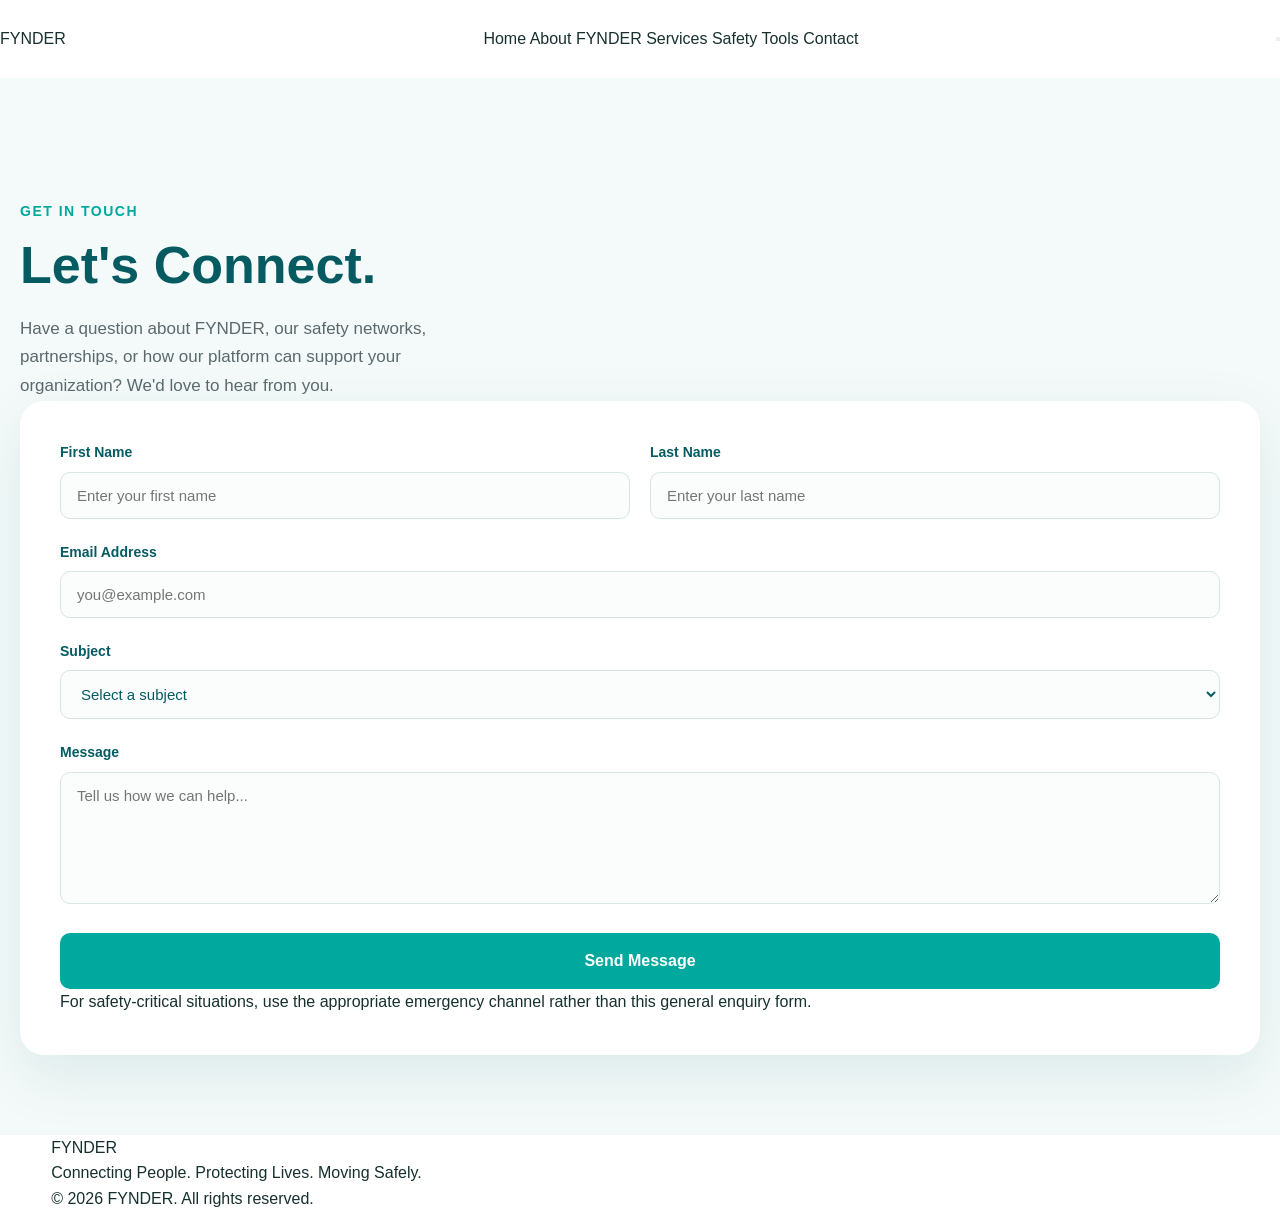
==== contact.html @ e315f074 "Initial commit" ====
<!DOCTYPE html>
<html lang="en">
<head>
    <meta charset="UTF-8">
    <meta name="viewport" content="width=device-width, initial-scale=1.0">

    <title>Contact FYNDER</title>

    <link rel="stylesheet" href="styles.css">
</head>

<body>

    <!-- HEADER -->
 <header class="site-header">
    <div class="nav-container">

        <!-- LOGO -->
        <a href="index.html" class="logo">
            FYNDER
        </a>

        <!-- NAVIGATION -->
        <nav class="main-nav">

            <a href="index.html">Home</a>

            <a href="index.html#about">
                About FYNDER
            </a>

            <a href="index.html#services">
                Services
            </a>

            <a href="index.html#tools">
                Safety Tools
            </a>

            <a href="contact.html" class="active">
                Contact
            </a>

        </nav>

        <!-- GET STARTED -->
        <!-- <a href="index.html#get-started" class="nav-cta">
            Get Started
        </a> -->

        <!-- MOBILE MENU -->
        <button class="menu-toggle" aria-label="Open menu">
            <span></span>
            <span></span>
            <span></span>
        </button>

    </div>
</header>

    <!-- CONTACT HERO -->
    <section class="contact-hero">

        <div class="contact-container">

            <div class="contact-intro">

                <span class="section-label">GET IN TOUCH</span>

                <h1>
                    Let's Connect.
                </h1>

                <p>
                    Have a question about FYNDER, our safety networks,
                    partnerships, or how our platform can support your
                    organization? We'd love to hear from you.
                </p>

            </div>


            <!-- CONTACT FORM -->
            <div class="contact-form-wrapper">

                <form class="contact-form">

                    <div class="form-row">

                        <div class="form-group">
                            <label for="first-name">
                                First Name
                            </label>

                            <input
                                type="text"
                                id="first-name"
                                name="first-name"
                                placeholder="Enter your first name"
                                required
                            >
                        </div>


                        <div class="form-group">
                            <label for="last-name">
                                Last Name
                            </label>

                            <input
                                type="text"
                                id="last-name"
                                name="last-name"
                                placeholder="Enter your last name"
                                required
                            >
                        </div>

                    </div>


                    <div class="form-group">
                        <label for="email">
                            Email Address
                        </label>

                        <input
                            type="email"
                            id="email"
                            name="email"
                            placeholder="you@example.com"
                            required
                        >
                    </div>


                    <div class="form-group">
                        <label for="subject">
                            Subject
                        </label>

                        <select id="subject" name="subject">

                            <option value="">
                                Select a subject
                            </option>

                            <option value="general">
                                General Enquiry
                            </option>

                            <option value="partnership">
                                Partnership
                            </option>

                            <option value="safe-school">
                                Safe School
                            </option>

                            <option value="safe-corps">
                                Safe Corps
                            </option>

                            <option value="safe-corridor">
                                Safe Corridor
                            </option>

                            <option value="support">
                                Technical Support
                            </option>

                        </select>
                    </div>


                    <div class="form-group">
                        <label for="message">
                            Message
                        </label>

                        <textarea
                            id="message"
                            name="message"
                            rows="6"
                            placeholder="Tell us how we can help..."
                            required
                        ></textarea>
                    </div>


                    <button type="submit" class="contact-submit">
                        Send Message
                    </button>

                <div class="form-note">For safety-critical situations, use the appropriate emergency channel rather than this general enquiry form.</div></form>

            </div>

        </div>

    </section>


    <!-- FOOTER -->
    <footer>
        <div class="container">

            <div class="footer-logo">
                FYNDER
            </div>

            <p>
                Connecting People. Protecting Lives. Moving Safely.
            </p>

            <p>
                © 2026 FYNDER. All rights reserved.
            </p>

        </div>
    </footer>

</body>
</html>
---- styles.css ----
/* =========================================================
   FYNDER — MODERN SAFETY WEBSITE
   Color direction: Teal / White / Soft Grey
   ========================================================= */


/* =========================
   ROOT
   ========================= */

:root {
    --teal: #087f78;
    --teal-dark: #05635e;
    --teal-deep: #064b48;
    --teal-light: #e8f6f4;
    --teal-soft: #f1faf9;

    --white: #ffffff;
    --grey-50: #f8fafb;
    --grey-100: #f1f4f5;
    --grey-200: #e2e8e9;
    --grey-300: #d1dbdc;

    --text: #17302f;
    --text-soft: #58706f;
    --text-light: #819190;

    --dark: #092322;

    --danger: #d85b5b;

    --radius-sm: 10px;
    --radius-md: 18px;
    --radius-lg: 28px;

    --shadow-sm: 0 10px 30px rgba(5, 68, 65, 0.06);
    --shadow-md: 0 20px 60px rgba(5, 68, 65, 0.10);

    --container: 1180px;
}


/* =========================
   RESET
   ========================= */

* {
    margin: 0;
    padding: 0;
    box-sizing: border-box;
}

html {
    scroll-behavior: smooth;
}

body {
    font-family: "DM Sans", sans-serif;
    color: var(--text);
    background: var(--white);
    line-height: 1.6;
    overflow-x: hidden;
}

a {
    color: inherit;
    text-decoration: none;
}

button {
    font: inherit;
}

img {
    max-width: 100%;
    display: block;
}

.container {
    width: min(92%, var(--container));
    margin: 0 auto;
}

.section-padding {
    padding: 120px 0;
}


/* =========================
   HEADER
   ========================= */

.header {
    position: sticky;
    top: 0;
    z-index: 1000;
    background: rgba(255, 255, 255, 0.94);
    backdrop-filter: blur(18px);
    border-bottom: 1px solid rgba(226, 232, 233, 0.8);
}

.nav-container {
    height: 78px;
    display: flex;
    align-items: center;
    justify-content: space-between;
    gap: 30px;
}


/* LOGO */

.logo {
    display: inline-flex;
    align-items: center;
    gap: 10px;
}

.logo-mark {
    width: 34px;
    height: 40px;
    background: var(--teal);
    border-radius: 50% 50% 50% 8px;
    transform: rotate(-45deg);
    display: grid;
    place-items: center;
    position: relative;
}

.logo-mark span {
    width: 12px;
    height: 12px;
    border: 2px solid white;
    border-radius: 50%;
}

.logo-text {
    font-family: "Manrope", sans-serif;
    font-size: 21px;
    font-weight: 800;
    letter-spacing: 1.5px;
    color: var(--teal-deep);
}


/* NAVIGATION */

.nav {
    display: flex;
    align-items: center;
    gap: 32px;
}

.nav a {
    color: var(--text-soft);
    font-size: 14px;
    font-weight: 600;
    position: relative;
    transition: 0.25s ease;
}

.nav a:hover,
.nav a.active {
    color: var(--teal);
}

.nav a.active::after {
    content: "";
    position: absolute;
    width: 5px;
    height: 5px;
    border-radius: 50%;
    background: var(--teal);
    bottom: -10px;
    left: 50%;
    transform: translateX(-50%);
}


/* NAV BUTTON */

.nav-button {
    display: flex;
    align-items: center;
    gap: 10px;
    padding: 12px 20px;
    border-radius: 50px;
    color: white;
    background: var(--teal);
    font-size: 14px;
    font-weight: 700;
    transition: 0.25s ease;
}

.nav-button:hover {
    background: var(--teal-dark);
    transform: translateY(-2px);
}

.nav-button span {
    font-size: 17px;
}


/* MOBILE BUTTON */

.menu-button {
    display: none;
    width: 42px;
    height: 42px;
    border: 1px solid var(--grey-200);
    border-radius: 10px;
    background: white;
    cursor: pointer;
    padding: 10px;
}

.menu-button span {
    display: block;
    width: 20px;
    height: 2px;
    background: var(--teal-deep);
    margin: 4px auto;
    transition: 0.25s ease;
}


/* =========================
   HERO
   ========================= */

.hero {
    position: relative;
    min-height: 700px;
    display: flex;
    align-items: center;
    overflow: hidden;
    background:
        linear-gradient(
            135deg,
            #f7fbfb 0%,
            #ffffff 58%,
            #eff8f7 100%
        );
}

.hero-glow {
    position: absolute;
    border-radius: 50%;
    filter: blur(5px);
    pointer-events: none;
}

.hero-glow-one {
    width: 420px;
    height: 420px;
    background: rgba(8, 127, 120, 0.07);
    top: -180px;
    left: -100px;
}

.hero-glow-two {
    width: 350px;
    height: 350px;
    background: rgba(8, 127, 120, 0.06);
    bottom: -150px;
    right: -100px;
}

.hero-container {
    display: grid;
    grid-template-columns: 1fr 0.9fr;
    gap: 80px;
    align-items: center;
}

.hero-content {
    position: relative;
    z-index: 2;
}

.eyebrow {
    display: inline-flex;
    align-items: center;
    gap: 9px;
    color: var(--teal);
    font-size: 11px;
    letter-spacing: 1.8px;
    font-weight: 800;
    margin-bottom: 22px;
}

.status-dot {
    width: 8px;
    height: 8px;
    background: var(--teal);
    border-radius: 50%;
    box-shadow: 0 0 0 5px rgba(8, 127, 120, 0.1);
}

.hero h1 {
    font-family: "Manrope", sans-serif;
    font-size: clamp(52px, 6vw, 82px);
    line-height: 1.02;
    letter-spacing: -3.5px;
    font-weight: 800;
    color: var(--teal-deep);
    max-width: 650px;
}

.hero h1 span {
    display: block;
    color: var(--teal);
}

.hero-text {
    max-width: 590px;
    margin: 28px 0 34px;
    font-size: 17px;
    color: var(--text-soft);
    line-height: 1.8;
}

.hero-buttons {
    display: flex;
    gap: 12px;
    flex-wrap: wrap;
}

.button {
    display: inline-flex;
    align-items: center;
    justify-content: center;
    gap: 13px;
    min-height: 50px;
    padding: 0 22px;
    border-radius: 12px;
    font-size: 14px;
    font-weight: 700;
    transition: 0.25s ease;
}

.button-primary {
    color: white;
    background: var(--teal);
    box-shadow: 0 12px 30px rgba(8, 127, 120, 0.18);
}

.button-primary:hover {
    background: var(--teal-dark);
    transform: translateY(-2px);
}

.button-secondary {
    color: var(--teal-deep);
    background: white;
    border: 1px solid var(--grey-200);
}

.button-secondary:hover {
    border-color: var(--teal);
    color: var(--teal);
}

.hero-trust {
    display: flex;
    align-items: center;
    gap: 20px;
    margin-top: 48px;
}

.trust-item {
    display: flex;
    flex-direction: column;
}

.trust-item strong {
    font-family: "Manrope", sans-serif;
    font-size: 20px;
    color: var(--teal-deep);
}

.trust-item span {
    font-size: 11px;
    color: var(--text-light);
}

.trust-line {
    width: 1px;
    height: 35px;
    background: var(--grey-200);
}


/* =========================
   HERO VISUAL
   ========================= */

.hero-visual {
    position: relative;
    min-height: 510px;
    display: grid;
    place-items: center;
}

.visual-card {
    width: min(100%, 490px);
    background: rgba(255,255,255,.82);
    border: 1px solid rgba(255,255,255,.95);
    border-radius: 30px;
    box-shadow: var(--shadow-md);
    padding: 25px;
    position: relative;
    z-index: 2;
    backdrop-filter: blur(20px);
}

.visual-top,
.visual-bottom {
    display: flex;
    justify-content: space-between;
    align-items: center;
}

.small-label {
    font-size: 9px;
    color: var(--teal);
    font-weight: 800;
    letter-spacing: 1.5px;
}

.visual-top h3 {
    font-family: "Manrope", sans-serif;
    font-size: 18px;
    margin-top: 2px;
}

.live-pill {
    padding: 7px 11px;
    border-radius: 50px;
    background: var(--teal-light);
    color: var(--teal);
    font-size: 10px;
    font-weight: 700;
}

.live-pill span {
    display: inline-block;
    width: 6px;
    height: 6px;
    background: var(--teal);
    border-radius: 50%;
    margin-right: 5px;
}

.radar {
    height: 360px;
    position: relative;
    overflow: hidden;
    margin: 15px 0;
    border-radius: 22px;
    background:
        linear-gradient(rgba(8,127,120,.06) 1px, transparent 1px),
        linear-gradient(90deg, rgba(8,127,120,.06) 1px, transparent 1px),
        #f3f9f8;
    background-size: 42px 42px;
}

.radar-circle {
    position: absolute;
    border: 1px solid rgba(8,127,120,.16);
    border-radius: 50%;
    left: 50%;
    top: 50%;
    transform: translate(-50%, -50%);
}

.circle-one {
    width: 130px;
    height: 130px;
}

.circle-two {
    width: 230px;
    height: 230px;
}

.circle-three {
    width: 330px;
    height: 330px;
}

.radar-line {
    position: absolute;
    width: 170%;
    height: 1px;
    background: rgba(8,127,120,.1);
    left: -35%;
    top: 50%;
    transform: rotate(-35deg);
}

.central-point {
    position: absolute;
    left: 50%;
    top: 50%;
    transform: translate(-50%, -50%);
}

.pin {
    width: 50px;
    height: 50px;
    background: var(--teal);
    border-radius: 50% 50% 50% 5px;
    transform: rotate(-45deg);
    display: grid;
    place-items: center;
    box-shadow: 0 12px 30px rgba(8,127,120,.3);
}

.pin span {
    color: white;
    font-size: 22px;
    font-weight: 500;
    transform: rotate(45deg);
}

.map-point {
    position: absolute;
    width: 12px;
    height: 12px;
    background: white;
    border: 3px solid var(--teal);
    border-radius: 50%;
    box-shadow: 0 0 0 8px rgba(8,127,120,.07);
}

.point-one {
    top: 26%;
    left: 27%;
}

.point-two {
    top: 28%;
    right: 22%;
}

.point-three {
    bottom: 23%;
    left: 25%;
}

.visual-bottom {
    border-top: 1px solid var(--grey-200);
    padding-top: 16px;
}

.location-info {
    display: flex;
    align-items: center;
    gap: 10px;
}

.location-icon {
    width: 34px;
    height: 34px;
    border-radius: 10px;
    background: var(--teal-light);
    color: var(--teal);
    display: grid;
    place-items: center;
    font-size: 20px;
}

.location-info div {
    display: flex;
    flex-direction: column;
}

.location-info small {
    color: var(--text-light);
    font-size: 9px;
}

.location-info strong {
    font-size: 12px;
}

.signal-bars {
    display: flex;
    align-items: flex-end;
    gap: 3px;
}

.signal-bars i {
    display: block;
    width: 4px;
    background: var(--teal);
    border-radius: 5px;
}

.signal-bars i:nth-child(1) {
    height: 7px;
    opacity: .35;
}

.signal-bars i:nth-child(2) {
    height: 11px;
    opacity: .55;
}

.signal-bars i:nth-child(3) {
    height: 15px;
    opacity: .75;
}

.signal-bars i:nth-child(4) {
    height: 19px;
}


.floating-card {
    position: absolute;
    z-index: 5;
    display: flex;
    align-items: center;
    gap: 10px;
    padding: 12px 16px;
    background: white;
    border: 1px solid var(--grey-200);
    border-radius: 15px;
    box-shadow: var(--shadow-sm);
}

.floating-card small {
    display: block;
    font-size: 9px;
    color: var(--text-light);
}

.floating-card strong {
    font-size: 12px;
}

.float-icon {
    width: 32px;
    height: 32px;
    display: grid;
    place-items: center;
    border-radius: 9px;
    background: var(--teal-light);
    color: var(--teal);
    font-weight: 800;
}

.alert-icon {
    background: #f8eeee;
    color: var(--danger);
}

.floating-card-one {
    left: -15px;
    top: 105px;
}

.floating-card-two {
    right: -15px;
    bottom: 95px;
}


/* =========================
   APPROACH
   ========================= */

.approach {
    background: var(--teal-deep);
    color: white;
    padding: 26px 0;
}

.approach-heading {
    display: flex;
    justify-content: space-between;
    align-items: center;
    margin-bottom: 20px;
}

.approach-heading span {
    font-size: 9px;
    letter-spacing: 1.7px;
    font-weight: 800;
    color: #8bd2cd;
}

.approach-heading p {
    font-size: 12px;
    color: rgba(255,255,255,.6);
}

.approach-flow {
    display: flex;
    align-items: center;
    justify-content: space-between;
}

.approach-step {
    display: flex;
    align-items: center;
    gap: 10px;
}

.approach-step span {
    color: rgba(255,255,255,.35);
    font-size: 10px;
}

.approach-step strong {
    font-family: "Manrope", sans-serif;
    font-size: 14px;
}

.flow-arrow {
    color: rgba(255,255,255,.3);
}


/* =========================
   SECTION TYPOGRAPHY
   ========================= */

.section-label {
    display: flex;
    align-items: center;
    gap: 9px;
    color: var(--teal);
    font-size: 10px;
    font-weight: 800;
    letter-spacing: 1.6px;
    margin-bottom: 20px;
}

.section-label > span {
    width: 22px;
    height: 1px;
    background: var(--teal);
}

.light-label {
    color: #8bd2cd;
}

.light-label > span {
    background: #8bd2cd;
}

.section-heading h2,
.section-intro h2,
.emergency-copy h2,
.map-header h2,
.privacy-content h2 {
    font-family: "Manrope", sans-serif;
    font-size: clamp(38px, 4vw, 58px);
    line-height: 1.08;
    letter-spacing: -2.3px;
    color: var(--teal-deep);
}

.section-heading h2 span,
.section-intro h2 span,
.emergency-copy h2 span,
.map-header h2 span,
.privacy-content h2 span {
    color: var(--teal);
}

.centered {
    text-align: center;
    max-width: 700px;
    margin: 0 auto 60px;
}

.centered .section-label {
    justify-content: center;
}

.centered p {
    color: var(--text-soft);
    margin-top: 18px;
}


/* =========================
   ABOUT
   ========================= */

.about {
    background: white;
}

.about-grid {
    display: grid;
    grid-template-columns: .8fr 1.2fr;
    gap: 100px;
}

.about-content > p {
    color: var(--text-soft);
    margin-bottom: 22px;
    font-size: 15px;
}

.about-content .large-text {
    color: var(--text);
    font-size: 19px;
    line-height: 1.75;
}

.mission-box {
    margin-top: 45px;
    padding: 25px;
    background: var(--grey-50);
    border: 1px solid var(--grey-200);
    border-radius: 20px;
    display: grid;
    grid-template-columns: 1fr 1fr;
    gap: 25px;
}

.mission-box div + div {
    border-left: 1px solid var(--grey-200);
    padding-left: 25px;
}

.mission-box span {
    font-size: 9px;
    color: var(--teal);
    font-weight: 800;
    letter-spacing: 1.3px;
}

.mission-box p {
    margin-top: 8px;
    color: var(--text-soft);
    font-size: 13px;
}


/* =========================
   SERVICES
   ========================= */

.services {
    background: var(--grey-50);
}

.service-grid {
    display: grid;
    grid-template-columns: repeat(3, 1fr);
    gap: 20px;
}

.service-card {
    background: white;
    border: 1px solid var(--grey-200);
    border-radius: var(--radius-lg);
    padding: 34px;
    position: relative;
    overflow: hidden;
    transition: .3s ease;
}

.service-card::after {
    content: "";
    position: absolute;
    width: 150px;
    height: 150px;
    border-radius: 50%;
    right: -70px;
    top: -70px;
    background: var(--teal-soft);
}

.service-card:hover {
    transform: translateY(-7px);
    box-shadow: var(--shadow-md);
    border-color: rgba(8,127,120,.2);
}

.service-number {
    position: absolute;
    top: 25px;
    right: 28px;
    color: var(--grey-300);
    font-size: 11px;
    font-weight: 800;
}

.service-icon {
    width: 56px;
    height: 56px;
    border-radius: 16px;
    background: var(--teal-light);
    color: var(--teal);
    display: grid;
    place-items: center;
    margin-bottom: 35px;
    position: relative;
    z-index: 2;
}

.service-icon img {
    width: 130%;
    height: 130%;
    object-fit: contain;
    display: block;
}

.service-category {
    font-size: 10px;
    letter-spacing: 1.5px;
    color: var(--teal);
    font-weight: 800;
}

.service-content h3 {
    font-family: "Manrope", sans-serif;
    font-size: 25px;
    line-height: 1.2;
    letter-spacing: -1px;
    margin: 10px 0 15px;
    color: var(--teal-deep);
}

.service-content > p {
    font-size: 13px;
    color: var(--text-soft);
    line-height: 1.75;
    min-height: 100px;
}

.service-content ul {
    list-style: none;
    margin: 25px 0;
    border-top: 1px solid var(--grey-200);
    padding-top: 18px;
}

.service-content li {
    font-size: 12px;
    color: var(--text-soft);
    padding: 6px 0;
}

.service-content li::before {
    content: "✓";
    color: var(--teal);
    font-weight: 800;
    margin-right: 9px;
}

.service-link {
    display: inline-flex;
    gap: 10px;
    color: var(--teal);
    font-size: 12px;
    font-weight: 800;
}

.service-link span {
    transition: .2s ease;
}

.service-link:hover span {
    transform: translateX(5px);
}


/* =========================
   TOOLKIT
   ========================= */

.toolkit {
    background: var(--dark);
    color: white;
}

.toolkit-header {
    display: grid;
    grid-template-columns: 1fr .6fr;
    align-items: end;
    gap: 80px;
    margin-bottom: 55px;
}

.toolkit-header h2 {
    font-family: "Manrope", sans-serif;
    font-size: clamp(40px, 4vw, 58px);
    line-height: 1.05;
    letter-spacing: -2px;
}

.toolkit-header h2 span {
    color: #75c7c1;
}

.toolkit-header > p {
    color: rgba(255,255,255,.55);
    font-size: 14px;
    line-height: 1.8;
}

.tool-grid {
    display: grid;
    grid-template-columns: repeat(4, 1fr);
    gap: 12px;
}

.tool-card {
    min-height: 230px;
    padding: 25px;
    border: 1px solid rgba(255,255,255,.09);
    background: rgba(255,255,255,.035);
    border-radius: 18px;
    position: relative;
    transition: .25s ease;
}

.tool-card:hover {
    /* background: rgba(255,255,255,.07); */
    border-color: rgba(117,199,193,.3);
    transform: translateY(-4px);
} 

.tool-number {
    position: absolute;
    right: 18px;
    top: 17px;
    color:  #ffffff;
    font-size: 10px;
}

.tool-symbol {
    width: 45px;
    height: 45px;
    border: none;
    border-radius: 0;
    display: grid;
    place-items: center;
    color: #8bd2cd;
    margin-bottom: 28px;
    font-weight: 800;
}

.tool-symbol img {
    width: 30px;
    height: 30px;
}

/* .tool-symbol.emergency {
    font-size: 9px;
    letter-spacing: .5px;
} */

.tool-card h3 {
    font-family: "Manrope", sans-serif;
    font-size: 16px;
    margin-bottom: 7px;
}

.tool-card p {
    font-size: 11px;
    line-height: 1.7;
    color: #ffffff;
}

.toolkit-footer {
    margin-top: 55px;
    padding-top: 20px;
    border-top: 1px solid rgba(255,255,255,.1);
    display: flex;
    justify-content: space-between;
    color: #ffffff;
    font-size: 9px;
    font-weight: 800;
    letter-spacing: 1px;
}
.sos-card {
    background-image: url("images/sos\ image\ 1.jpeg");
    background-size: cover;
    background-position: center;
    background-repeat: no-repeat;
    position: relative;
    overflow: hidden;
}

 .sos-card::before {
    content: "";
    position: absolute;
    inset: 0;
    background: rgba(5, 91, 97, 0.65);
    z-index: 0;
} 

.sos-card > * {
    position: relative;
    z-index: 1;
}


.sos-card-1 {
    background-image: url("images/live\ location\ 2.jpeg");
    background-size: cover;
    background-position: center;
    background-repeat: no-repeat;
    position: relative;
    overflow: hidden;
}

 .sos-card-1::before {
    content: "";
    position: absolute;
    inset: 0;
    background: rgba(5, 91, 97, 0.65);
    z-index: 0;
} 

.sos-card-1 > * {
    position: relative;
    z-index: 1;
}

.sos-card-2 {
    background-image: url("images/safe\ route\ finder.png");
    background-size: cover;
    background-position: center;
    background-repeat: no-repeat;
    position: relative;
    overflow: hidden;
}

 .sos-card-2::before {
    content: "";
    position: absolute;
    inset: 0;
    background: rgba(5, 91, 97, 0.65);
    z-index: 0;
} 

.sos-card-2 > * {
    position: relative;
    z-index: 1;
}
.sos-card-3 {
    background-image: url("images/incident\ reporting\ 2.png");
    background-size: cover;
    background-position: center;
    background-repeat: no-repeat;
    position: relative;
    overflow: hidden;
}

 .sos-card-3::before {
    content: "";
    position: absolute;
    inset: 0;
    background: rgba(5, 91, 97, 0.65);
    z-index: 0;
} 

.sos-card-3 > * {
    position: relative;
    z-index: 1;
}
.sos-card-5 {
    background-image: url("images/ambulance.jpg");
    background-size: cover;
    background-position: center;
    background-repeat: no-repeat;
    position: relative;
    overflow: hidden;
}

 .sos-card-5::before {
    content: "";
    position: absolute;
    inset: 0;
    background: rgba(5, 91, 97, 0.65);
    z-index: 0;
} 

.sos-card-5 > * {
    position: relative;
    z-index: 1;
}
.sos-card-7 {
    background-image: url("images/dispatcher.jpg");
    background-size: cover;
    background-position: center;
    background-repeat: no-repeat;
    position: relative;
    overflow: hidden;
}

 .sos-card-7::before {
    content: "";
    position: absolute;
    inset: 0;
    background: rgba(5, 91, 97, 0.65);
    z-index: 0;
} 

.sos-card-7 > * {
    position: relative;
    z-index: 1;
}
/* =========================
   EMERGENCY
   ========================= */

.emergency {
    background: var(--white);
}

.emergency-grid {
    display: grid;
    grid-template-columns: .8fr 1.2fr;
    gap: 100px;
    align-items: center;
}

.emergency-copy > p {
    color: var(--text-soft);
    font-size: 15px;
    line-height: 1.8;
    max-width: 470px;
    margin: 25px 0 32px;
}

.incident-dashboard {
    background: var(--teal-deep);
    border-radius: 28px;
    padding: 28px;
    color: white;
    box-shadow: var(--shadow-md);
}

.dashboard-top {
    display: flex;
    justify-content: space-between;
    align-items: center;
}

.dashboard-top small {
    display: block;
    font-size: 8px;
    letter-spacing: 1.5px;
    color: #79bbb7;
    margin-bottom: 3px;
}

.dashboard-top strong {
    font-family: "Manrope", sans-serif;
    font-size: 18px;
}

.dashboard-live {
    background: rgba(255,255,255,.08);
    padding: 7px 10px;
    border-radius: 50px;
    color: #8bd2cd;
    font-size: 9px;
}

.dashboard-live i {
    display: inline-block;
    width: 6px;
    height: 6px;
    border-radius: 50%;
    background: #8bd2cd;
    margin-right: 5px;
}

.incident-stats {
    display: grid;
    grid-template-columns: repeat(4, 1fr);
    margin: 30px 0;
    border-top: 1px solid rgba(255,255,255,.1);
    border-bottom: 1px solid rgba(255,255,255,.1);
    padding: 20px 0;
}

.incident-stats div {
    display: flex;
    flex-direction: column;
    gap: 2px;
}

.incident-stats strong {
    font-family: "Manrope", sans-serif;
    font-size: 25px;
}

.incident-stats span {
    color: rgba(255,255,255,.45);
    font-size: 9px;
}

.incident-list {
    display: flex;
    flex-direction: column;
    gap: 8px;
}

.incident-row {
    background: rgba(255,255,255,.045);
    border: 1px solid rgba(255,255,255,.06);
    padding: 14px;
    border-radius: 12px;
    display: grid;
    grid-template-columns: 10px 1fr auto;
    gap: 12px;
    align-items: center;
}

.incident-status {
    width: 7px;
    height: 7px;
    border-radius: 50%;
}

.critical {
    background: #df7777;
}

.high {
    background: #d7b069;
}

.moderate {
    background: #76bdb8;
}

.incident-row strong {
    display: block;
    font-size: 11px;
}

.incident-row small {
    display: block;
    font-size: 9px;
    color: rgba(255,255,255,.4);
}

.incident-time {
    color: rgba(255,255,255,.4);
    font-size: 9px;
}


/* =========================
   SAFETY MAP
   ========================= */

.map-section {
    background: var(--grey-50);
}

.map-header {
    display: grid;
    grid-template-columns: 1fr .7fr;
    gap: 80px;
    align-items: end;
    margin-bottom: 45px;
}

.map-header > p {
    color: var(--text-soft);
    font-size: 14px;
    line-height: 1.8;
}

.map-wrapper {
    height: 540px;
    border-radius: 30px;
    background:
        linear-gradient(rgba(8,127,120,.055) 1px, transparent 1px),
        linear-gradient(90deg, rgba(8,127,120,.055) 1px, transparent 1px),
        #eaf4f3;
    background-size: 48px 48px;
    position: relative;
    overflow: hidden;
    border: 1px solid var(--grey-200);
}

.map-grid-lines {
    position: absolute;
    inset: 0;
    background:
        radial-gradient(circle at 20% 30%, rgba(8,127,120,.08), transparent 20%),
        radial-gradient(circle at 75% 60%, rgba(8,127,120,.08), transparent 25%);
}

.map-road {
    position: absolute;
    height: 2px;
    background: rgba(8,127,120,.18);
    transform-origin: left center;
}

.road-one {
    width: 80%;
    left: -5%;
    top: 60%;
    transform: rotate(-15deg);
}

.road-two {
    width: 75%;
    left: 25%;
    top: 30%;
    transform: rotate(34deg);
}

.road-three {
    width: 55%;
    left: 15%;
    top: 78%;
    transform: rotate(5deg);
}

.map-location {
    position: absolute;
    width: 14px;
    height: 14px;
    border: 3px solid var(--teal);
    background: white;
    border-radius: 50%;
    box-shadow: 0 0 0 8px rgba(8,127,120,.08);
}

.map-location span {
    position: absolute;
    font-size: 10px;
    color: var(--teal);
    top: -17px;
    left: 1px;
}

.map-location-one {
    left: 25%;
    top: 30%;
}

.map-location-two {
    right: 28%;
    top: 45%;
}

.map-location-three {
    left: 60%;
    bottom: 23%;
}

.main-location {
    width: auto;
    height: auto;
    border: none;
    background: none;
    box-shadow: none;
    left: 47%;
    top: 44%;
    display: flex;
    flex-direction: column;
    align-items: center;
    gap: 7px;
}

.map-pin {
    width: 48px;
    height: 48px;
    border-radius: 50% 50% 50% 5px;
    background: var(--teal);
    color: white;
    display: grid;
    place-items: center;
    transform: rotate(-45deg);
    font-size: 22px;
    box-shadow: 0 12px 25px rgba(8,127,120,.25);
}

.map-pin::first-letter {
    transform: rotate(45deg);
}

.main-location strong {
    background: white;
    padding: 6px 10px;
    border-radius: 7px;
    font-size: 10px;
    box-shadow: var(--shadow-sm);
}

.map-controls {
    position: absolute;
    bottom: 20px;
    left: 20px;
    right: 20px;
    display: flex;
    gap: 8px;
    flex-wrap: wrap;
}

.map-control {
    background: rgba(255,255,255,.9);
    border: 1px solid var(--grey-200);
    padding: 10px 13px;
    border-radius: 10px;
    font-size: 10px;
    font-weight: 600;
    box-shadow: var(--shadow-sm);
    display: flex;
    align-items: center;
    gap: 7px;
}

.control-dot {
    width: 7px;
    height: 7px;
    border-radius: 50%;
    background: var(--teal);
}

.control-route {
    width: 15px;
    height: 2px;
    background: var(--teal);
}

.control-alert,
.control-safe {
    width: 15px;
    height: 15px;
    display: grid;
    place-items: center;
    border-radius: 50%;
    font-size: 8px;
}

.control-alert {
    background: #f5e5e5;
    color: var(--danger);
}

.control-safe {
    background: var(--teal-light);
    color: var(--teal);
}


/* =========================
   PRIVACY
   ========================= */

.privacy {
    background: white;
}

.privacy-grid {
    display: grid;
    grid-template-columns: .8fr 1.2fr;
    gap: 100px;
    align-items: center;
}

.privacy-visual {
    min-height: 420px;
    position: relative;
    display: grid;
    place-items: center;
}

.privacy-ring {
    position: absolute;
    border: 1px solid rgba(8,127,120,.13);
    border-radius: 50%;
}

.ring-one {
    width: 150px;
    height: 150px;
}

.ring-two {
    width: 260px;
    height: 260px;
}

.ring-three {
    width: 370px;
    height: 370px;
}

.privacy-lock {
    width: 100px;
    height: 100px;
    border-radius: 30px;
    background: var(--teal);
    display: grid;
    place-items: center;
    color: white;
    box-shadow: 0 20px 50px rgba(8,127,120,.25);
    position: relative;
    z-index: 3;
}

.privacy-lock span {
    width: 48px;
    height: 48px;
    border: 2px solid white;
    border-radius: 50%;
    display: grid;
    place-items: center;
    font-size: 22px;
}

.privacy-badge {
    position: absolute;
    background: white;
    border: 1px solid var(--grey-200);
    box-shadow: var(--shadow-sm);
    border-radius: 50px;
    padding: 9px 15px;
    font-size: 10px;
    font-weight: 700;
    color: var(--teal-deep);
}

.badge-one {
    top: 45px;
    right: 25px;
}

.badge-two {
    bottom: 60px;
    left: 10px;
}

.badge-three {
    right: 0;
    bottom: 125px;
}

.privacy-content > p {
    color: var(--text-soft);
    font-size: 14px;
    line-height: 1.8;
    max-width: 580px;
    margin: 24px 0 30px;
}

.privacy-list {
    display: grid;
    grid-template-columns: 1fr 1fr;
    gap: 12px;
}

.privacy-list div {
    display: flex;
    align-items: center;
    gap: 10px;
    padding: 14px;
    background: var(--grey-50);
    border-radius: 10px;
    border: 1px solid var(--grey-200);
}

.privacy-list span {
    color: var(--teal);
    font-weight: 800;
}

.privacy-list strong {
    font-size: 11px;
}


/* =========================
   NETWORK
   ========================= */

.network {
    background: var(--grey-50);
}

.network-visual {
    height: 450px;
    max-width: 850px;
    margin: auto;
    position: relative;
    background: none;
    border: 0;
}

.network-visual::before,
.network-visual::after,
.network-center::before,
.network-center::after {
    content: none;
    display: none;
}

.network-center {
    position: absolute;
    width: 174px;
    min-height: 118px;
    padding: 18px 20px;
    left: 50%;
    top: 50%;
    transform: translate(-50%, -50%);
    background: var(--teal-deep);
    border-radius: 18px;
    color: white;
    display: flex;
    flex-direction: column;
    justify-content: center;
    align-items: center;
    box-shadow: 0 20px 60px rgba(6,75,72,.2);
    z-index: 4;
}

.network-logo {
    width: 40px;
    height: 40px;
    border-radius: 12px;
    background: var(--teal);
    display: grid;
    place-items: center;
    font-family: "Manrope", sans-serif;
    font-weight: 800;
    margin-bottom: 7px;
}

.network-center strong {
    font-family: "Manrope", sans-serif;
    font-size: 14px;
}

.network-center span {
    font-size: 8px;
    color: rgba(255,255,255,.5);
}

.network-node {
    position: absolute;
    min-width: 120px;
    padding: 13px;
    border-radius: 14px;
    background: white;
    border: 1px solid var(--grey-200);
    box-shadow: var(--shadow-sm);
    display: flex;
    align-items: center;
    gap: 9px;
    z-index: 5;
}

.network-node span {
    width: 30px;
    height: 30px;
    border-radius: 9px;
    background: var(--teal-light);
    color: var(--teal);
    display: grid;
    place-items: center;
}

.network-node strong {
    font-size: 10px;
}

.node-a {
    left: 8%;
    top: 8%;
}

.node-b {
    right: 8%;
    top: 12%;
}

.node-c {
    left: 0;
    bottom: 15%;
}

.node-d {
    right: 3%;
    bottom: 19%;
}

.node-e {
    left: 32%;
    top: 3%;
}

.node-f {
    right: 32%;
    bottom: 2%;
}

/* =========================
   FINAL CTA
   ========================= */

.final-cta {
    background: var(--teal);
    color: white;
    min-height: 520px;
    display: grid;
    place-items: center;
    text-align: center;
    position: relative;
    overflow: hidden;
}

.cta-shape {
    position: absolute;
    border: 1px solid rgba(255,255,255,.1);
    border-radius: 50%;
}

.shape-one {
    width: 600px;
    height: 600px;
    top: -350px;
    left: -150px;
}

.shape-two {
    width: 500px;
    height: 500px;
    bottom: -320px;
    right: -100px;
}

.cta-content {
    position: relative;
    z-index: 2;
    max-width: 760px;
}

.cta-label {
    font-family: "Manrope", sans-serif;
    font-size: 11px;
    letter-spacing: 3px;
    opacity: .6;
    margin-bottom: 25px;
}

.cta-content h2 {
    font-family: "Manrope", sans-serif;
    font-size: clamp(46px, 6vw, 75px);
    line-height: 1.02;
    letter-spacing: -3px;
}

.cta-content h2 span {
    color: #b3e5e1;
}

.cta-content > p {
    max-width: 650px;
    margin: 25px auto 32px;
    color: rgba(255,255,255,.72);
    font-size: 15px;
    line-height: 1.8;
}

.cta-button {
    display: inline-flex;
    align-items: center;
    gap: 12px;
    padding: 15px 24px;
    background: white;
    color: var(--teal-deep);
    border-radius: 12px;
    font-size: 13px;
    font-weight: 800;
    transition: .25s ease;
}

.cta-button:hover {
    transform: translateY(-3px);
    box-shadow: 0 15px 35px rgba(0,0,0,.15);
}

.cta-message {
    margin-top: 38px;
    font-size: 9px;
    letter-spacing: 2px;
    font-weight: 700;
    color: rgba(255,255,255,.45);
}


/* =========================
   FOOTER
   ========================= */

.footer {
    background: #052f2d;
    color: white;
    padding: 75px 0 25px;
}

.footer-top {
    display: grid;
    grid-template-columns: 1.5fr 1fr 1fr 1fr;
    gap: 50px;
    padding-bottom: 60px;
}

.footer-logo .logo-text {
    color: white;
}

.footer-brand p {
    color: rgba(255,255,255,.45);
    font-size: 12px;
    line-height: 1.8;
    margin-top: 20px;
}

.footer-brand .logo-mark {
    background: var(--teal);
}

.footer-column {
    display: flex;
    flex-direction: column;
    gap: 12px;
}

.footer-column h4 {
    font-size: 9px;
    letter-spacing: 1.5px;
    color: #7ebbb7;
    margin-bottom: 8px;
}

.footer-column a {
    font-size: 11px;
    color: rgba(255,255,255,.48);
    transition: .2s ease;
}

.footer-column a:hover {
    color: white;
}

.footer-bottom {
    border-top: 1px solid rgba(255,255,255,.08);
    padding-top: 22px;
    display: flex;
    justify-content: space-between;
    color: rgba(255,255,255,.3);
    font-size: 9px;
}


/* =========================
   RESPONSIVE — 1000px
   ========================= */

@media (max-width: 1000px) {

    .nav {
        gap: 18px;
    }

    .hero-container {
        gap: 40px;
    }

    .about-grid,
    .emergency-grid,
    .privacy-grid {
        gap: 55px;
    }

    .service-grid {
        grid-template-columns: 1fr;
    }

    .service-content > p {
        min-height: auto;
    }

    .tool-grid {
        grid-template-columns: repeat(2, 1fr);
    }

    .network-visual {
        transform: scale(.9);
    }
}


/* =========================
   RESPONSIVE — 760px
   ========================= */

@media (max-width: 760px) {

    .section-padding {
        padding: 80px 0;
    }


    /* NAV */

    .nav {
        position: absolute;
        top: 78px;
        left: 0;
        right: 0;
        background: white;
        border-bottom: 1px solid var(--grey-200);
        padding: 25px 5%;
        display: none;
        flex-direction: column;
        align-items: flex-start;
        gap: 20px;
        box-shadow: var(--shadow-sm);
    }

    .nav.nav-open {
        display: flex;
    }

    .nav a.active::after {
        display: none;
    }

    .nav-button {
        display: none;
    }

    .menu-button {
        display: block;
    }


    /* HERO */

    .hero {
        min-height: auto;
        padding: 80px 0;
    }

    .hero-container {
        grid-template-columns: 1fr;
    }

    .hero h1 {
        font-size: 55px;
        letter-spacing: -2.5px;
    }

    .hero-visual {
        min-height: 430px;
    }

    .floating-card-one {
        left: 0;
    }

    .floating-card-two {
        right: 0;
    }


    /* APPROACH */

    .approach-heading {
        flex-direction: column;
        align-items: flex-start;
        gap: 5px;
    }

    .approach-flow {
        overflow-x: auto;
        justify-content: flex-start;
        gap: 15px;
        padding-bottom: 4px;
    }

    .approach-step {
        flex-shrink: 0;
    }

    .flow-arrow {
        flex-shrink: 0;
    }


    /* ABOUT */

    .about-grid,
    .emergency-grid,
    .privacy-grid,
    .map-header,
    .toolkit-header {
        grid-template-columns: 1fr;
        gap: 40px;
    }

    .mission-box {
        grid-template-columns: 1fr;
    }

    .mission-box div + div {
        border-left: none;
        border-top: 1px solid var(--grey-200);
        padding-left: 0;
        padding-top: 20px;
    }


    /* SERVICES */

    .service-grid {
        grid-template-columns: 1fr;
    }


    /* TOOLS */

    .tool-grid {
        grid-template-columns: 1fr 1fr;
    }

    .toolkit-footer {
        overflow-x: auto;
        justify-content: flex-start;
        gap: 12px;
        white-space: nowrap;
    }


    /* MAP */

    .map-wrapper {
        height: 450px;
    }


    /* PRIVACY */

    .privacy-visual {
        min-height: 330px;
    }

    .ring-three {
        width: 290px;
        height: 290px;
    }

    .privacy-badge {
        transform: scale(.9);
    }


    /* NETWORK */

    .network-visual {
        height: 420px;
        transform: scale(.75);
        transform-origin: center;
        margin: -30px auto;
    }


    /* FOOTER */

    .footer-top {
        grid-template-columns: 1fr 1fr;
        gap: 40px;
    }

}


/* =========================
   RESPONSIVE — 500px
   ========================= */

@media (max-width: 500px) {

    .nav-container {
        height: 70px;
    }

    .nav {
        top: 70px;
    }

    .hero {
        padding: 65px 0;
    }

    .hero h1 {
        font-size: 46px;
        letter-spacing: -2px;
    }

    .hero-text {
        font-size: 15px;
    }

    .hero-trust {
        gap: 12px;
    }

    .trust-item strong {
        font-size: 17px;
    }

    .trust-item span {
        font-size: 9px;
    }

    .hero-visual {
        min-height: 370px;
    }

    .visual-card {
        padding: 17px;
    }

    .radar {
        height: 275px;
    }

    .circle-three {
        width: 260px;
        height: 260px;
    }

    .floating-card {
        padding: 9px 11px;
    }

    .floating-card-one {
        left: -4px;
        top: 55px;
    }

    .floating-card-two {
        right: -4px;
        bottom: 55px;
    }

    .section-heading h2,
    .section-intro h2,
    .emergency-copy h2,
    .map-header h2,
    .privacy-content h2 {
        font-size: 40px;
        letter-spacing: -1.8px;
    }

    .service-card {
        padding: 26px;
    }

    .service-content h3 {
        font-size: 22px;
    }

    .tool-grid {
        grid-template-columns: 1fr;
    }

    .tool-card {
        min-height: auto;
    }

    .incident-stats strong {
        font-size: 20px;
    }

    .incident-stats span {
        font-size: 8px;
    }

    .map-wrapper {
        height: 390px;
    }

    .map-controls {
        display: grid;
        grid-template-columns: 1fr 1fr;
    }

    .privacy-list {
        grid-template-columns: 1fr;
    }

    .privacy-visual {
        min-height: 300px;
    }

    .ring-three {
        width: 250px;
        height: 250px;
    }

    .privacy-badge {
        font-size: 8px;
        padding: 7px 10px;
    }

    .network-visual {
        transform: scale(.62);
        margin: -50px auto;
    }

    .cta-content h2 {
        font-size: 47px;
        letter-spacing: -2px;
    }

    .footer-top {
        grid-template-columns: 1fr;
    }

    .footer-bottom {
        flex-direction: column;
        gap: 10px;
    }

}
/* ================================
   CONTACT PAGE
================================ */

.contact-hero {
    min-height: 100vh;
    padding: 120px 20px 80px;
    background: #f4faf9;
}
/* 
.contact-container {
    max-width: 1100px;
    margin: 0 auto;

    display: grid;
    grid-template-columns: 0.8fr 1.2fr;
    gap: 70px;
    align-items: center;
} */

.contact-intro {
    max-width: 450px;
}

.section-label {
    display: inline-block;
    margin-bottom: 15px;

    color: rgb(0, 168, 157);
    font-size: 14px;
    font-weight: 700;
    letter-spacing: 1.5px;
}

.contact-intro h1 {
    margin: 0 0 20px;

    color: rgb(5, 91, 97);
    font-size: 52px;
    line-height: 1.1;
}

.contact-intro p {
    color: rgb(90, 105, 110);
    font-size: 17px;
    line-height: 1.7;
}


/* FORM CARD */

.contact-form-wrapper {
    background: white;

    padding: 40px;

    border-radius: 24px;

    box-shadow: 0 20px 60px rgba(5, 91, 97, 0.10);
}

.contact-form {
    width: 100%;
}

.form-row {
    display: grid;
    grid-template-columns: 1fr 1fr;
    gap: 20px;
}

.form-group {
    margin-bottom: 22px;
}

.form-group label {
    display: block;

    margin-bottom: 8px;

    color: rgb(5, 91, 97);

    font-size: 14px;
    font-weight: 600;
}

.form-group input,
.form-group select,
.form-group textarea {

    width: 100%;

    padding: 14px 16px;

    border: 1px solid #d7e4e2;
    border-radius: 10px;

    background: #fbfdfd;

    color: rgb(5, 91, 97);

    font-family: inherit;
    font-size: 15px;

    outline: none;

    box-sizing: border-box;
}

.form-group textarea {
    resize: vertical;
}

.form-group input:focus,
.form-group select:focus,
.form-group textarea:focus {

    border-color: rgb(0, 168, 157);

    box-shadow: 0 0 0 3px rgba(0, 168, 157, 0.10);
}


.contact-submit {

    width: 100%;

    padding: 15px 25px;

    border: none;
    border-radius: 10px;

    background: rgb(0, 168, 157);

    color: white;

    font-size: 16px;
    font-weight: 600;

    cursor: pointer;

    transition: 0.3s ease;
}

.contact-submit:hover {
    background: rgb(5, 91, 97);
}


/* MOBILE */

@media (max-width: 768px) {

    .contact-container {
        grid-template-columns: 1fr;
        gap: 40px;
    }

    .contact-intro h1 {
        font-size: 40px;
    }

    .contact-form-wrapper {
        padding: 25px;
    }

    .form-row {
        grid-template-columns: 1fr;
        gap: 0;
    }

}


/* =========================================================
   FYNDER SOURCE-INTEGRATED PAGES
   ========================================================= */
.hero-image-link{display:block;margin:16px 0;border-radius:22px;overflow:hidden;background:#eef7f6}
.hero-image-link img{width:100%;height:360px;object-fit:cover}
.service-card-image{overflow:hidden}
.service-image{display:block;height:190px;background:#eef7f6;overflow:hidden;border-radius:20px;margin:24px 24px 0}
.service-image img{width:100%;height:100%;object-fit:cover;transition:transform .35s ease}
.service-image:hover img{transform:scale(1.04)}
.tool-card{display:block;color:inherit;cursor:pointer}
.tool-card .tool-symbol{height:82px;display:flex;align-items:center}
.tool-card .tool-symbol img{width:74px;height:74px;object-fit:contain;border-radius:16px}
.dashboard-photo{display:block;overflow:hidden;padding:0!important}
.dashboard-photo img{width:100%;height:100%;min-height:330px;object-fit:cover}
.map-photo{display:block;overflow:hidden}
.map-photo img{width:100%;height:100%;min-height:430px;object-fit:cover;border-radius:26px}
.about-photo{display:block;overflow:hidden;border-radius:26px}
.about-photo img{width:100%;height:390px;object-fit:cover}
.detail-hero{padding:110px 0 90px;background:linear-gradient(135deg,#f7fbfb,#fff 60%,#eff8f7)}
.detail-hero-grid{display:grid;grid-template-columns:1fr .85fr;gap:80px;align-items:center}
.detail-hero h1{font-family:"Manrope",sans-serif;font-size:clamp(48px,6vw,78px);line-height:1.02;letter-spacing:-3px;color:var(--teal-deep);margin:15px 0 25px}
.detail-hero h1::first-line{color:var(--teal-deep)}
.detail-hero p{max-width:650px;font-size:18px;line-height:1.8;color:var(--text-soft)}
.detail-hero-image{border-radius:30px;overflow:hidden;box-shadow:var(--shadow-md);background:#edf7f6}
.detail-hero-image img{width:100%;height:510px;object-fit:cover}
.detail-section{padding:105px 0}
.detail-section:nth-of-type(even){background:var(--grey-50)}
.detail-grid{display:grid;grid-template-columns:.8fr 1.2fr;gap:80px;align-items:start}
.detail-section h2{font-family:"Manrope",sans-serif;color:var(--teal-deep);font-size:clamp(32px,4vw,52px);line-height:1.08;letter-spacing:-1.8px;margin-top:15px}
.detail-copy{font-size:17px;line-height:1.9;color:var(--text-soft)}
.detail-copy p+p{margin-top:18px}
.detail-cards-section{background:#fff}
.detail-cards-section .section-heading{margin-bottom:38px}
.detail-cards{display:grid;grid-template-columns:repeat(3,1fr);gap:22px}
.detail-card{border:1px solid var(--grey-200);border-radius:22px;overflow:hidden;background:#fff;box-shadow:var(--shadow-sm);transition:.25s ease}
.detail-card:hover{transform:translateY(-5px);box-shadow:var(--shadow-md);border-color:#b9d9d6}
.detail-card-image{height:190px;background:#eef7f6;overflow:hidden}
.detail-card-image img{width:100%;height:100%;object-fit:cover}
.detail-card>div:last-child{padding:22px}
.detail-card span{font-size:10px;letter-spacing:1.5px;font-weight:800;color:var(--teal)}
.detail-card h3{font-family:"Manrope",sans-serif;color:var(--teal-deep);font-size:21px;margin:7px 0 8px}
.detail-card p{font-size:14px;line-height:1.7;color:var(--text-soft)}
.stats-section{background:var(--teal-deep)!important}
.stats-grid{display:grid;grid-template-columns:repeat(4,1fr);gap:16px}
.stat-card{background:rgba(255,255,255,.08);border:1px solid rgba(255,255,255,.12);border-radius:20px;padding:26px;color:#fff}
.stat-card strong{display:block;font-family:"Manrope",sans-serif;font-size:25px;margin-bottom:7px;color:#fff}
.stat-card span{font-size:12px;color:rgba(255,255,255,.68);line-height:1.6}
.data-table-wrap{margin-top:28px;overflow:auto;border:1px solid var(--grey-200);border-radius:20px;background:#fff}
.data-table-wrap table{width:100%;border-collapse:collapse;min-width:650px}
.data-table-wrap th,.data-table-wrap td{padding:18px 20px;text-align:left;border-bottom:1px solid var(--grey-200)}
.data-table-wrap th{font-size:11px;letter-spacing:1px;color:var(--teal);background:var(--teal-soft)}
.data-table-wrap td{font-size:14px;color:var(--text-soft)}
.data-table-wrap td:first-child{font-weight:700;color:var(--text)}
.detail-cta{padding:90px 0;background:linear-gradient(135deg,var(--teal-deep),#0a5d58);color:#fff}
.detail-cta .cta-content{max-width:800px;margin:auto;text-align:center}
.detail-cta h2{color:#fff}
.detail-cta h2 span{color:#8bd2cd}
.detail-cta p{color:rgba(255,255,255,.72)}
@media(max-width:900px){
 .detail-hero-grid,.detail-grid{grid-template-columns:1fr;gap:42px}
 .detail-hero-image img{height:380px}
 .detail-cards{grid-template-columns:repeat(2,1fr)}
 .stats-grid{grid-template-columns:repeat(2,1fr)}
}
@media(max-width:620px){
 .detail-hero{padding:80px 0 65px}
 .detail-hero h1{letter-spacing:-2px}
 .detail-cards,.stats-grid{grid-template-columns:1fr}
 .service-image{height:165px}
 .hero-image-link img{height:280px}
}
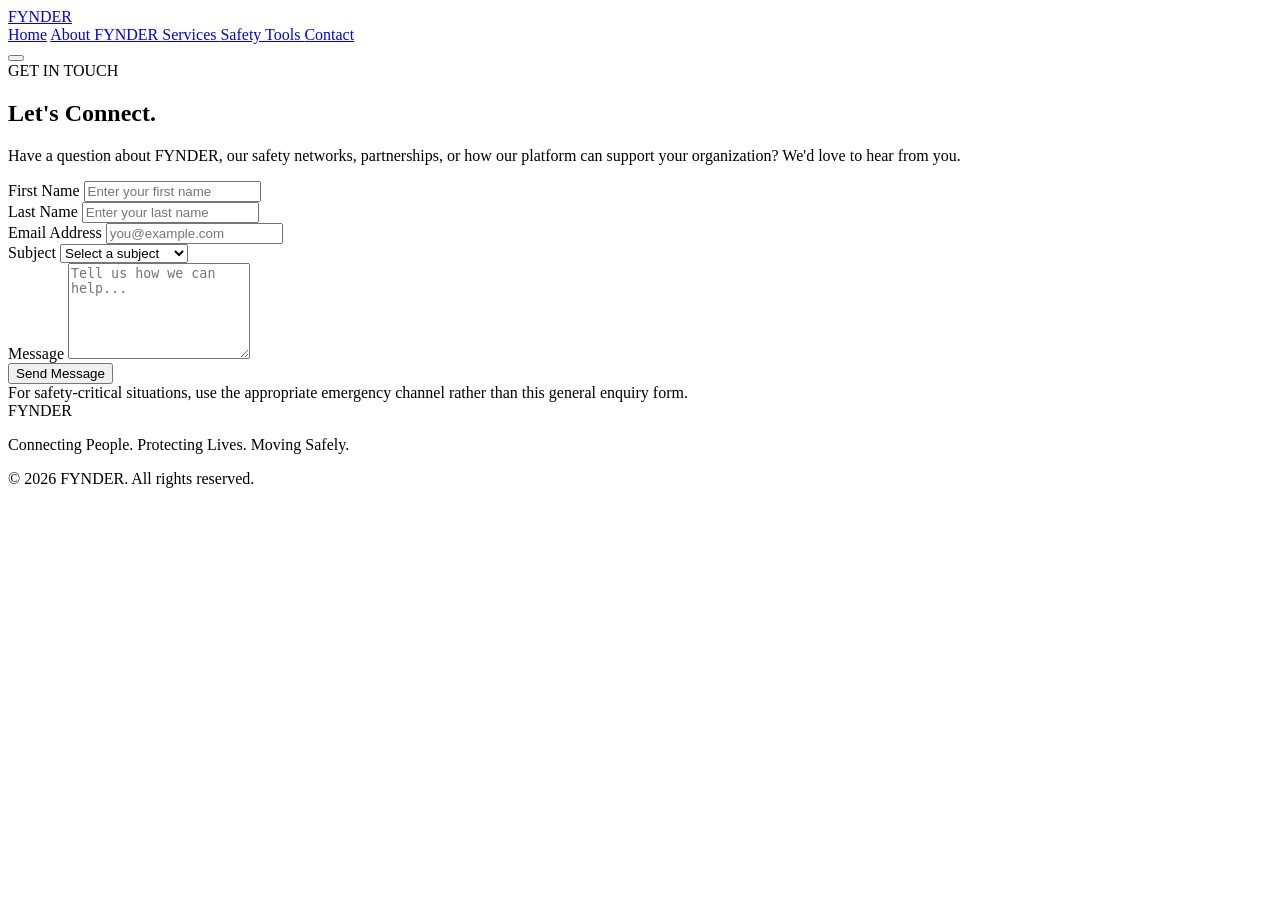
==== commit 6fde3297: "changed the href file from styles to style on the contact page" ====
--- a/contact.html
+++ b/contact.html
@@ -1,46 +1,32 @@
-<!DOCTYPE html>
+<!doctype html>
 <html lang="en">
-<head>
-    <meta charset="UTF-8">
-    <meta name="viewport" content="width=device-width, initial-scale=1.0">
+  <head>
+    <meta charset="UTF-8" />
+    <meta name="viewport" content="width=device-width, initial-scale=1.0" />
 
-    <title>Contact FYNDER</title>
+    <title>Contact | FYNDER</title>
 
-    <link rel="stylesheet" href="styles.css">
-</head>
+    <link rel="stylesheet" href="style.css" />
+  </head>
 
-<body>
-
+  <body>
     <!-- HEADER -->
- <header class="site-header">
-    <div class="nav-container">
-
+    <header class="site-header">
+      <div class="nav-container">
         <!-- LOGO -->
-        <a href="index.html" class="logo">
-            FYNDER
-        </a>
+        <a href="index.html" class="logo"> FYNDER </a>
 
         <!-- NAVIGATION -->
         <nav class="main-nav">
+          <a href="index.html">Home</a>
 
-            <a href="index.html">Home</a>
+          <a href="index.html#about"> About FYNDER </a>
 
-            <a href="index.html#about">
-                About FYNDER
-            </a>
+          <a href="index.html#services"> Services </a>
 
-            <a href="index.html#services">
-                Services
-            </a>
+          <a href="index.html#tools"> Safety Tools </a>
 
-            <a href="index.html#tools">
-                Safety Tools
-            </a>
-
-            <a href="contact.html" class="active">
-                Contact
-            </a>
-
+          <a href="contact.html" class="active"> Contact </a>
         </nav>
 
         <!-- GET STARTED -->
@@ -50,175 +36,121 @@
 
         <!-- MOBILE MENU -->
         <button class="menu-toggle" aria-label="Open menu">
-            <span></span>
-            <span></span>
-            <span></span>
+          <span></span>
+          <span></span>
+          <span></span>
         </button>
-
-    </div>
-</header>
+      </div>
+    </header>
 
     <!-- CONTACT HERO -->
     <section class="contact-hero">
+      <div class="contact-container">
+        <div class="contact-intro">
+          <span class="section-label">GET IN TOUCH</span>
 
-        <div class="contact-container">
+          <h1>Let's Connect.</h1>
 
-            <div class="contact-intro">
+          <p>
+            Have a question about FYNDER, our safety networks, partnerships, or
+            how our platform can support your organization? We'd love to hear
+            from you.
+          </p>
+        </div>
 
-                <span class="section-label">GET IN TOUCH</span>
+        <!-- CONTACT FORM -->
+        <div class="contact-form-wrapper">
+          <form class="contact-form">
+            <div class="form-row">
+              <div class="form-group">
+                <label for="first-name"> First Name </label>
 
-                <h1>
-                    Let's Connect.
-                </h1>
+                <input
+                  type="text"
+                  id="first-name"
+                  name="first-name"
+                  placeholder="Enter your first name"
+                  required
+                />
+              </div>
 
-                <p>
-                    Have a question about FYNDER, our safety networks,
-                    partnerships, or how our platform can support your
-                    organization? We'd love to hear from you.
-                </p>
+              <div class="form-group">
+                <label for="last-name"> Last Name </label>
 
+                <input
+                  type="text"
+                  id="last-name"
+                  name="last-name"
+                  placeholder="Enter your last name"
+                  required
+                />
+              </div>
             </div>
 
+            <div class="form-group">
+              <label for="email"> Email Address </label>
 
-            <!-- CONTACT FORM -->
-            <div class="contact-form-wrapper">
-
-                <form class="contact-form">
-
-                    <div class="form-row">
-
-                        <div class="form-group">
-                            <label for="first-name">
-                                First Name
-                            </label>
-
-                            <input
-                                type="text"
-                                id="first-name"
-                                name="first-name"
-                                placeholder="Enter your first name"
-                                required
-                            >
-                        </div>
-
-
-                        <div class="form-group">
-                            <label for="last-name">
-                                Last Name
-                            </label>
-
-                            <input
-                                type="text"
-                                id="last-name"
-                                name="last-name"
-                                placeholder="Enter your last name"
-                                required
-                            >
-                        </div>
-
-                    </div>
-
-
-                    <div class="form-group">
-                        <label for="email">
-                            Email Address
-                        </label>
-
-                        <input
-                            type="email"
-                            id="email"
-                            name="email"
-                            placeholder="you@example.com"
-                            required
-                        >
-                    </div>
-
-
-                    <div class="form-group">
-                        <label for="subject">
-                            Subject
-                        </label>
-
-                        <select id="subject" name="subject">
-
-                            <option value="">
-                                Select a subject
-                            </option>
-
-                            <option value="general">
-                                General Enquiry
-                            </option>
-
-                            <option value="partnership">
-                                Partnership
-                            </option>
-
-                            <option value="safe-school">
-                                Safe School
-                            </option>
-
-                            <option value="safe-corps">
-                                Safe Corps
-                            </option>
-
-                            <option value="safe-corridor">
-                                Safe Corridor
-                            </option>
-
-                            <option value="support">
-                                Technical Support
-                            </option>
-
-                        </select>
-                    </div>
-
-
-                    <div class="form-group">
-                        <label for="message">
-                            Message
-                        </label>
-
-                        <textarea
-                            id="message"
-                            name="message"
-                            rows="6"
-                            placeholder="Tell us how we can help..."
-                            required
-                        ></textarea>
-                    </div>
-
-
-                    <button type="submit" class="contact-submit">
-                        Send Message
-                    </button>
-
-                <div class="form-note">For safety-critical situations, use the appropriate emergency channel rather than this general enquiry form.</div></form>
-
+              <input
+                type="email"
+                id="email"
+                name="email"
+                placeholder="you@example.com"
+                required
+              />
             </div>
 
+            <div class="form-group">
+              <label for="subject"> Subject </label>
+
+              <select id="subject" name="subject">
+                <option value="">Select a subject</option>
+
+                <option value="general">General Enquiry</option>
+
+                <option value="partnership">Partnership</option>
+
+                <option value="safe-school">Safe School</option>
+
+                <option value="safe-corps">Safe Corps</option>
+
+                <option value="safe-corridor">Safe Corridor</option>
+
+                <option value="support">Technical Support</option>
+              </select>
+            </div>
+
+            <div class="form-group">
+              <label for="message"> Message </label>
+
+              <textarea
+                id="message"
+                name="message"
+                rows="6"
+                placeholder="Tell us how we can help..."
+                required
+              ></textarea>
+            </div>
+
+            <button type="submit" class="contact-submit">Send Message</button>
+
+            <div class="form-note">
+              For safety-critical situations, use the appropriate emergency
+              channel rather than this general enquiry form.
+            </div>
+          </form>
         </div>
-
+      </div>
     </section>
-
 
     <!-- FOOTER -->
     <footer>
-        <div class="container">
+      <div class="container">
+        <div class="footer-logo">FYNDER</div>
 
-            <div class="footer-logo">
-                FYNDER
-            </div>
+        <p>Connecting People. Protecting Lives. Moving Safely.</p>
 
-            <p>
-                Connecting People. Protecting Lives. Moving Safely.
-            </p>
-
-            <p>
-                © 2026 FYNDER. All rights reserved.
-            </p>
-
-        </div>
+        <p>© 2026 FYNDER. All rights reserved.</p>
+      </div>
     </footer>
-
-</body>
-</html>+  </body>
+</html>
